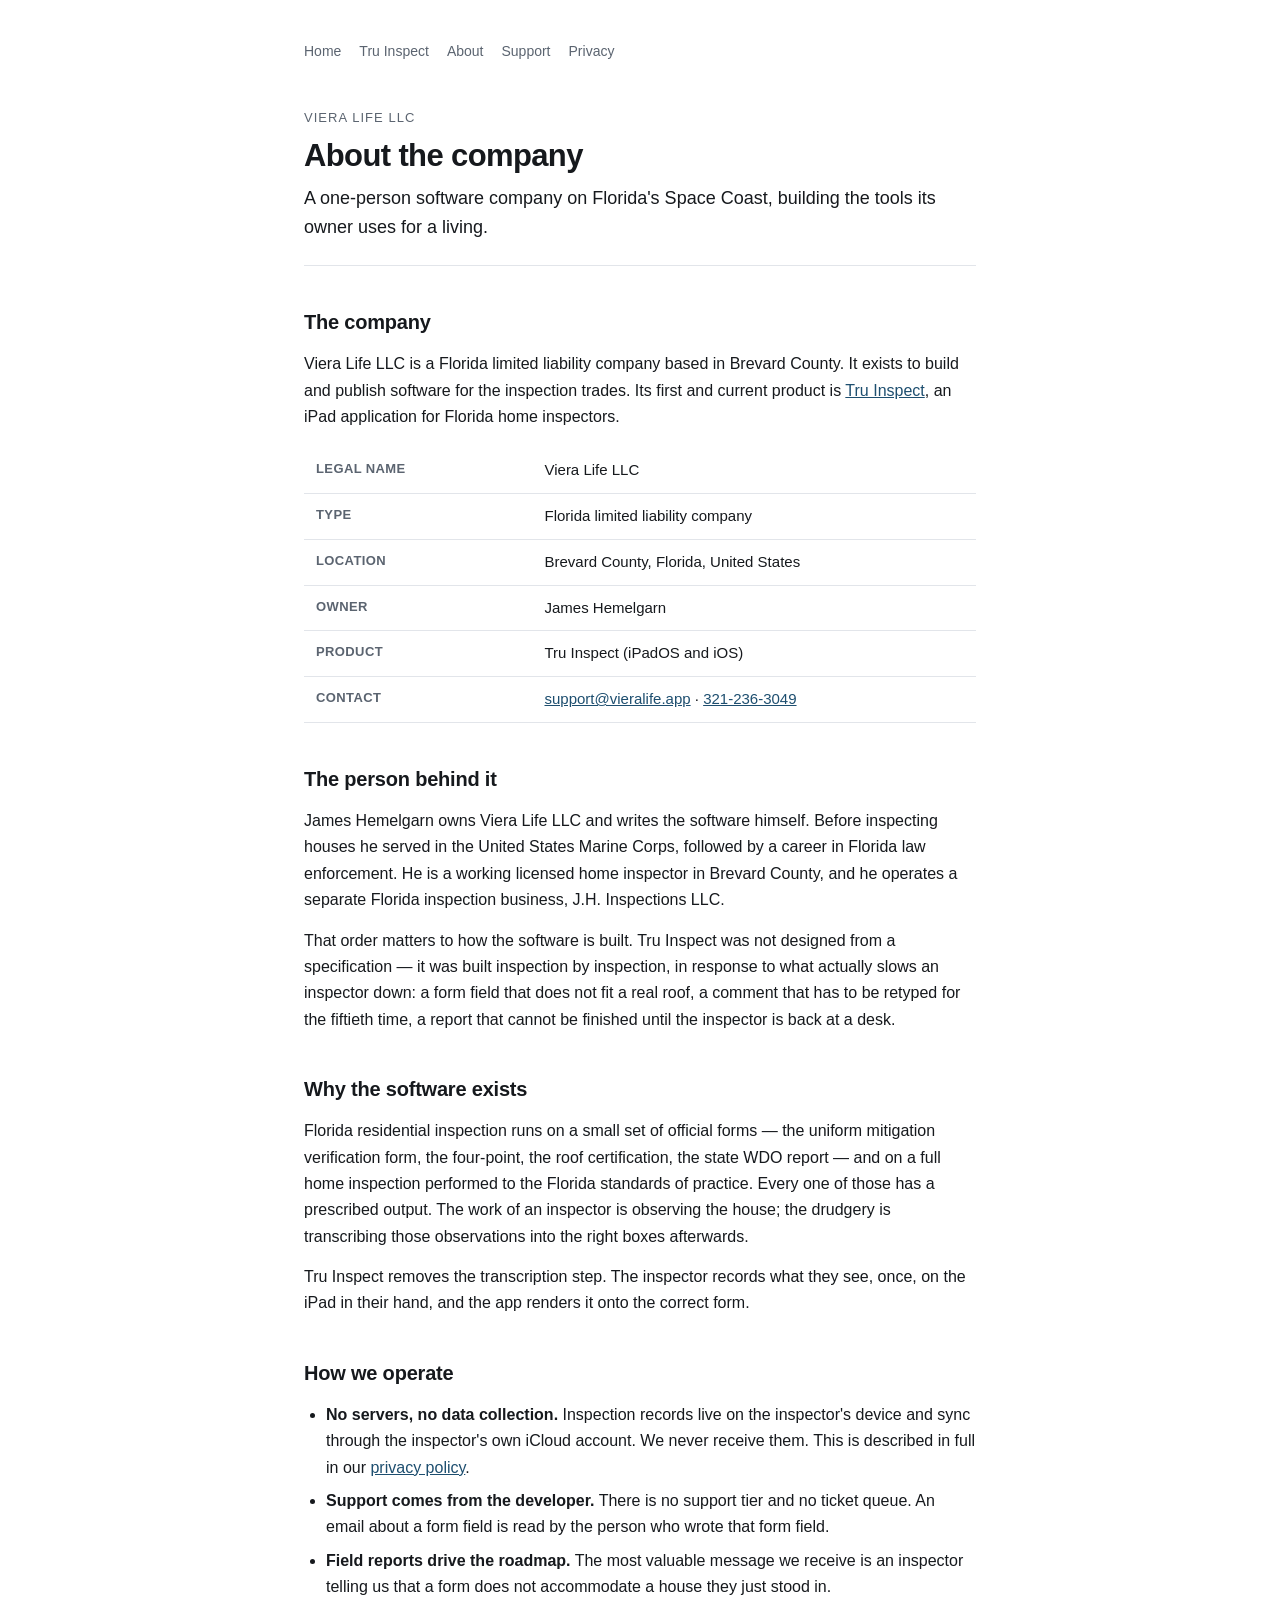
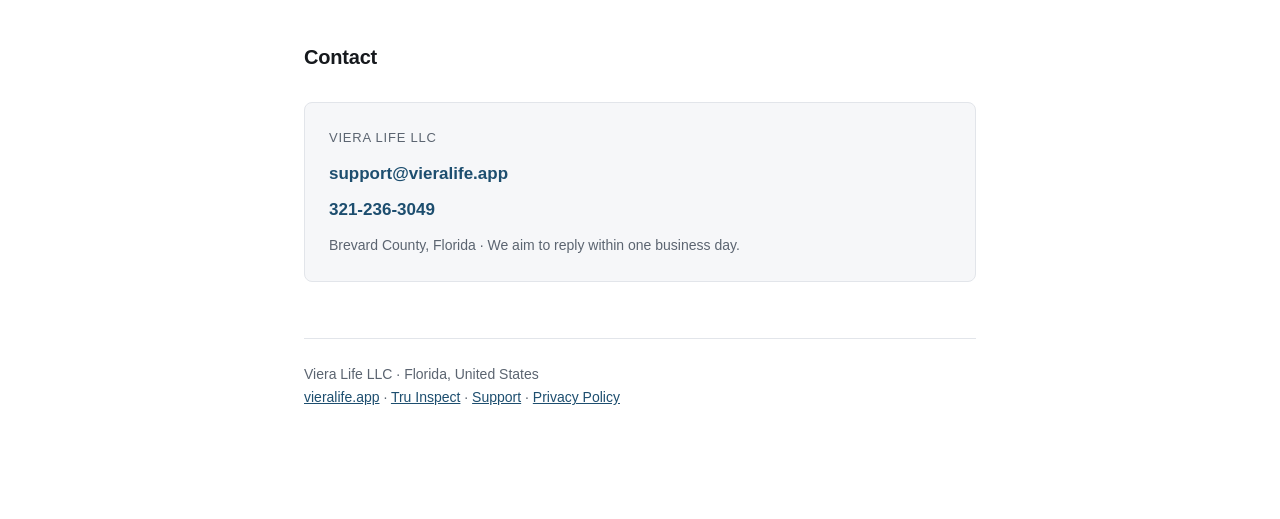
==== about.html @ a9c2a319 "Expand site: full home page, About, and Tru Inspect product pages Apple App Review flagged vieralife" ====
<!DOCTYPE html>
<html lang="en">
<head>
<meta charset="utf-8">
<meta name="viewport" content="width=device-width, initial-scale=1">
<title>About — Viera Life LLC</title>
<meta name="description" content="Viera Life LLC is a Florida software company owned by James Hemelgarn, a working home inspector in Brevard County.">
<style>
  :root{
    --bg:#ffffff; --panel:#f6f7f9; --ink:#16191d; --muted:#5b6470;
    --rule:#e2e5ea; --accent:#1d4e6f;
  }
  @media (prefers-color-scheme: dark){
    :root:not([data-theme="light"]){
      --bg:#121417; --panel:#1a1d21; --ink:#e8eaed; --muted:#9aa4b0;
      --rule:#2a2f35; --accent:#7fb5d6;
    }
  }
  *{box-sizing:border-box}
  body{
    margin:0; background:var(--bg); color:var(--ink);
    font:16px/1.65 -apple-system,BlinkMacSystemFont,"Segoe UI",Roboto,Helvetica,Arial,sans-serif;
    -webkit-text-size-adjust:100%;
  }
  .wrap{max-width:720px;margin:0 auto;padding:40px 24px 96px}
  nav{font-size:14px;display:flex;gap:18px;flex-wrap:wrap;margin:0 0 44px}
  nav a{color:var(--muted);text-decoration:none}
  nav a:hover{color:var(--accent)}
  header{border-bottom:1px solid var(--rule);padding-bottom:24px;margin-bottom:32px}
  .eyebrow{font-size:13px;letter-spacing:.08em;text-transform:uppercase;color:var(--muted);margin:0 0 8px}
  h1{font-size:31px;line-height:1.2;margin:0 0 10px;letter-spacing:-.02em}
  .lede{font-size:18px;line-height:1.6;margin:0}
  h2{font-size:20px;margin:40px 0 12px;letter-spacing:-.01em}
  p{margin:0 0 14px}
  ul{margin:0 0 14px;padding-left:22px}
  li{margin-bottom:7px}
  a{color:var(--accent)}
  table{width:100%;border-collapse:collapse;margin:18px 0;font-size:15px}
  th,td{text-align:left;padding:10px 12px;border-bottom:1px solid var(--rule);vertical-align:top}
  th{font-weight:600;color:var(--muted);font-size:13px;letter-spacing:.03em;text-transform:uppercase;width:34%}
  .contact{
    background:var(--panel);border:1px solid var(--rule);border-radius:8px;
    padding:24px;margin:28px 0;
  }
  .contact .label{font-size:13px;letter-spacing:.06em;text-transform:uppercase;color:var(--muted);margin:0 0 12px}
  .contact .row{font-size:17px;font-weight:600;margin:0 0 8px;word-break:break-word}
  .contact .row a{text-decoration:none}
  .contact .note{font-size:14px;color:var(--muted);margin:10px 0 0;font-weight:400}
  footer{margin-top:56px;padding-top:24px;border-top:1px solid var(--rule);color:var(--muted);font-size:14px}
  footer a{color:var(--accent)}
</style>
</head>
<body>
<div class="wrap">

<nav>
  <a href="/">Home</a>
  <a href="/tru-inspect.html">Tru Inspect</a>
  <a href="/about.html">About</a>
  <a href="/support.html">Support</a>
  <a href="/privacy.html">Privacy</a>
</nav>

<header>
  <p class="eyebrow">Viera Life LLC</p>
  <h1>About the company</h1>
  <p class="lede">A one-person software company on Florida's Space Coast, building the tools its owner uses for a living.</p>
</header>

<h2>The company</h2>
<p>Viera Life LLC is a Florida limited liability company based in Brevard County. It exists to build and publish software for the inspection trades. Its first and current product is <a href="/tru-inspect.html">Tru Inspect</a>, an iPad application for Florida home inspectors.</p>

<div class="scroll">
<table>
  <tr><th>Legal name</th><td>Viera Life LLC</td></tr>
  <tr><th>Type</th><td>Florida limited liability company</td></tr>
  <tr><th>Location</th><td>Brevard County, Florida, United States</td></tr>
  <tr><th>Owner</th><td>James Hemelgarn</td></tr>
  <tr><th>Product</th><td>Tru Inspect (iPadOS and iOS)</td></tr>
  <tr><th>Contact</th><td><a href="mailto:support@vieralife.app">support@vieralife.app</a> &middot; <a href="tel:+13212363049">321-236-3049</a></td></tr>
</table>
</div>

<h2>The person behind it</h2>
<p>James Hemelgarn owns Viera Life LLC and writes the software himself. Before inspecting houses he served in the United States Marine Corps, followed by a career in Florida law enforcement. He is a working licensed home inspector in Brevard County, and he operates a separate Florida inspection business, J.H. Inspections LLC.</p>
<p>That order matters to how the software is built. Tru Inspect was not designed from a specification — it was built inspection by inspection, in response to what actually slows an inspector down: a form field that does not fit a real roof, a comment that has to be retyped for the fiftieth time, a report that cannot be finished until the inspector is back at a desk.</p>

<h2>Why the software exists</h2>
<p>Florida residential inspection runs on a small set of official forms — the uniform mitigation verification form, the four-point, the roof certification, the state WDO report — and on a full home inspection performed to the Florida standards of practice. Every one of those has a prescribed output. The work of an inspector is observing the house; the drudgery is transcribing those observations into the right boxes afterwards.</p>
<p>Tru Inspect removes the transcription step. The inspector records what they see, once, on the iPad in their hand, and the app renders it onto the correct form.</p>

<h2>How we operate</h2>
<ul>
  <li><strong>No servers, no data collection.</strong> Inspection records live on the inspector's device and sync through the inspector's own iCloud account. We never receive them. This is described in full in our <a href="/privacy.html">privacy policy</a>.</li>
  <li><strong>Support comes from the developer.</strong> There is no support tier and no ticket queue. An email about a form field is read by the person who wrote that form field.</li>
  <li><strong>Field reports drive the roadmap.</strong> The most valuable message we receive is an inspector telling us that a form does not accommodate a house they just stood in.</li>
</ul>

<h2>Contact</h2>
<div class="contact">
  <p class="label">Viera Life LLC</p>
  <p class="row"><a href="mailto:support@vieralife.app">support@vieralife.app</a></p>
  <p class="row"><a href="tel:+13212363049">321-236-3049</a></p>
  <p class="note">Brevard County, Florida &middot; We aim to reply within one business day.</p>
</div>

<footer>
  <p>Viera Life LLC &middot; Florida, United States<br>
  <a href="/">vieralife.app</a> &middot;
  <a href="/tru-inspect.html">Tru Inspect</a> &middot;
  <a href="/support.html">Support</a> &middot;
  <a href="/privacy.html">Privacy Policy</a></p>
</footer>

</div>
</body>
</html>
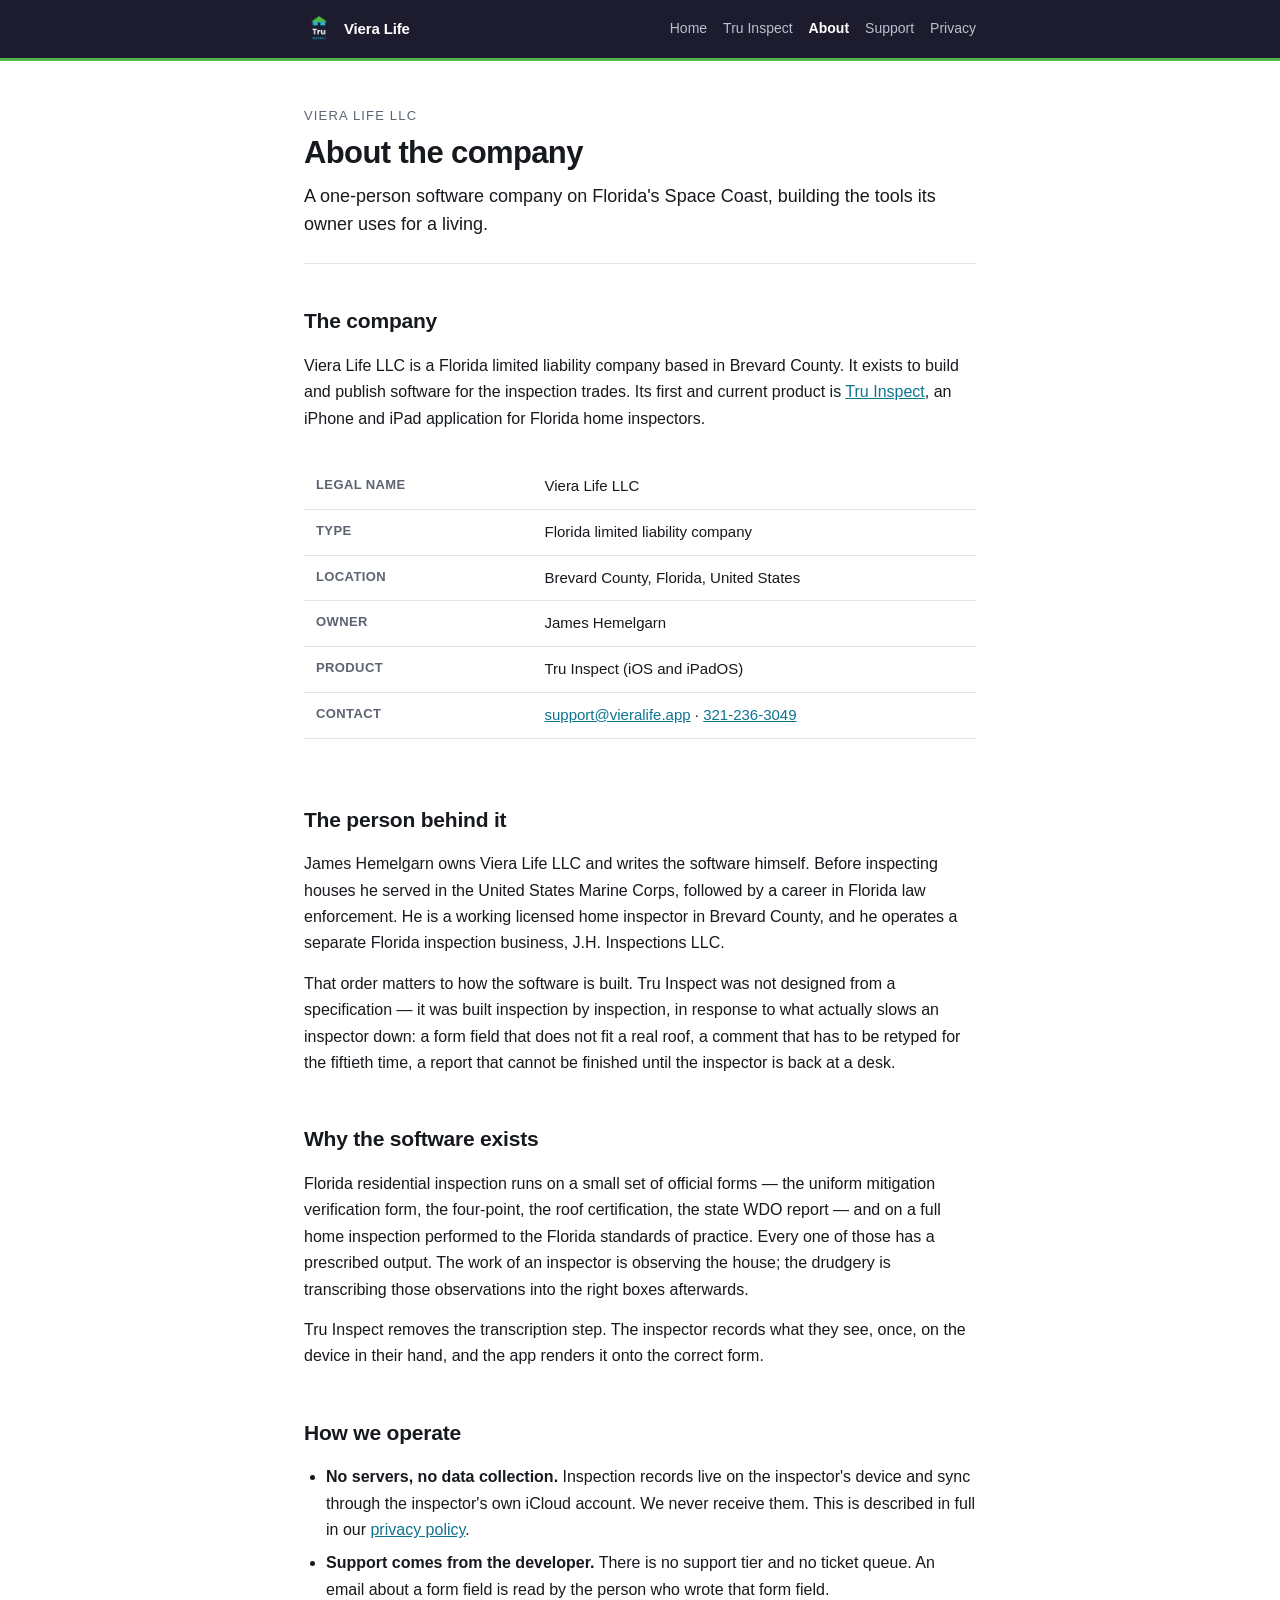
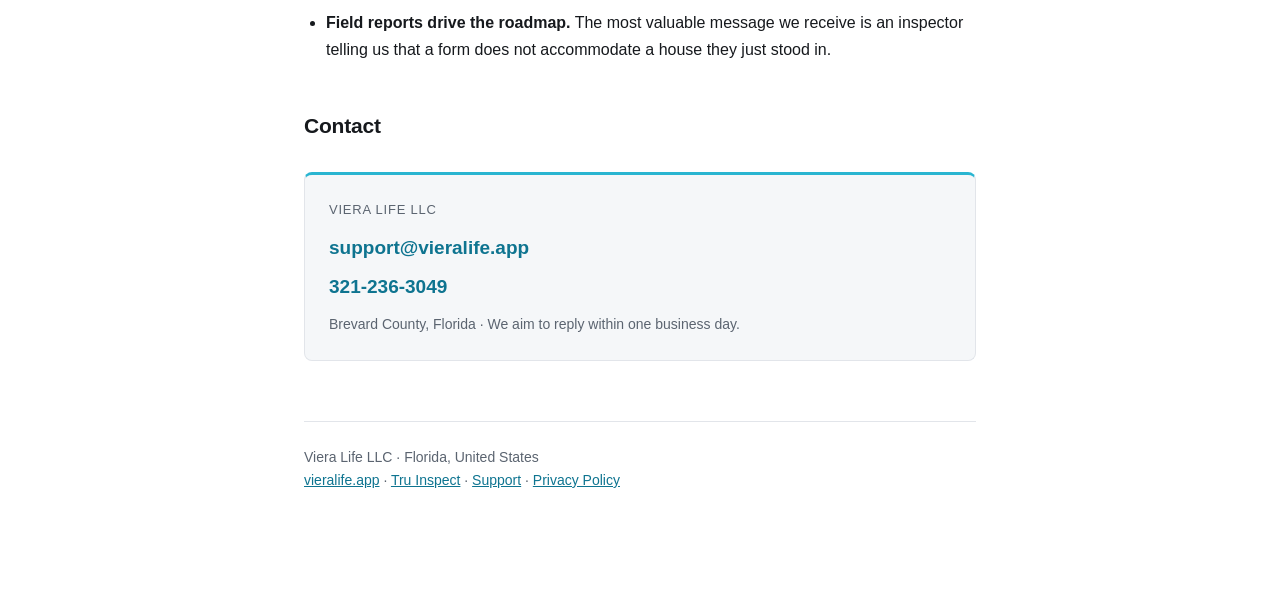
==== commit 1579cb23: "Brand the site: Tru Inspect logo, app palette, shared stylesheet Adds the Tru Inspect app icon to th" ====
--- a/about.html
+++ b/about.html
@@ -5,78 +5,44 @@
 <meta name="viewport" content="width=device-width, initial-scale=1">
 <title>About — Viera Life LLC</title>
 <meta name="description" content="Viera Life LLC is a Florida software company owned by James Hemelgarn, a working home inspector in Brevard County.">
-<style>
-  :root{
-    --bg:#ffffff; --panel:#f6f7f9; --ink:#16191d; --muted:#5b6470;
-    --rule:#e2e5ea; --accent:#1d4e6f;
-  }
-  @media (prefers-color-scheme: dark){
-    :root:not([data-theme="light"]){
-      --bg:#121417; --panel:#1a1d21; --ink:#e8eaed; --muted:#9aa4b0;
-      --rule:#2a2f35; --accent:#7fb5d6;
-    }
-  }
-  *{box-sizing:border-box}
-  body{
-    margin:0; background:var(--bg); color:var(--ink);
-    font:16px/1.65 -apple-system,BlinkMacSystemFont,"Segoe UI",Roboto,Helvetica,Arial,sans-serif;
-    -webkit-text-size-adjust:100%;
-  }
-  .wrap{max-width:720px;margin:0 auto;padding:40px 24px 96px}
-  nav{font-size:14px;display:flex;gap:18px;flex-wrap:wrap;margin:0 0 44px}
-  nav a{color:var(--muted);text-decoration:none}
-  nav a:hover{color:var(--accent)}
-  header{border-bottom:1px solid var(--rule);padding-bottom:24px;margin-bottom:32px}
-  .eyebrow{font-size:13px;letter-spacing:.08em;text-transform:uppercase;color:var(--muted);margin:0 0 8px}
-  h1{font-size:31px;line-height:1.2;margin:0 0 10px;letter-spacing:-.02em}
-  .lede{font-size:18px;line-height:1.6;margin:0}
-  h2{font-size:20px;margin:40px 0 12px;letter-spacing:-.01em}
-  p{margin:0 0 14px}
-  ul{margin:0 0 14px;padding-left:22px}
-  li{margin-bottom:7px}
-  a{color:var(--accent)}
-  table{width:100%;border-collapse:collapse;margin:18px 0;font-size:15px}
-  th,td{text-align:left;padding:10px 12px;border-bottom:1px solid var(--rule);vertical-align:top}
-  th{font-weight:600;color:var(--muted);font-size:13px;letter-spacing:.03em;text-transform:uppercase;width:34%}
-  .contact{
-    background:var(--panel);border:1px solid var(--rule);border-radius:8px;
-    padding:24px;margin:28px 0;
-  }
-  .contact .label{font-size:13px;letter-spacing:.06em;text-transform:uppercase;color:var(--muted);margin:0 0 12px}
-  .contact .row{font-size:17px;font-weight:600;margin:0 0 8px;word-break:break-word}
-  .contact .row a{text-decoration:none}
-  .contact .note{font-size:14px;color:var(--muted);margin:10px 0 0;font-weight:400}
-  footer{margin-top:56px;padding-top:24px;border-top:1px solid var(--rule);color:var(--muted);font-size:14px}
-  footer a{color:var(--accent)}
-</style>
+<link rel="stylesheet" href="/site.css">
+<link rel="icon" href="/favicon-64.png" sizes="64x64">
+<link rel="apple-touch-icon" href="/apple-touch-icon.png">
+<meta name="theme-color" content="#1C1C2E">
 </head>
 <body>
+
+<div class="topbar">
+  <div class="inner">
+    <a class="brand" href="/"><img src="/tru-inspect-icon.png" alt=""><span>Viera Life</span></a>
+    <nav>
+      <a href="/">Home</a>
+      <a href="/tru-inspect.html">Tru Inspect</a>
+      <a href="/about.html" aria-current="page">About</a>
+      <a href="/support.html">Support</a>
+      <a href="/privacy.html">Privacy</a>
+    </nav>
+  </div>
+</div>
+
 <div class="wrap">
 
-<nav>
-  <a href="/">Home</a>
-  <a href="/tru-inspect.html">Tru Inspect</a>
-  <a href="/about.html">About</a>
-  <a href="/support.html">Support</a>
-  <a href="/privacy.html">Privacy</a>
-</nav>
-
-<header>
+<header class="page">
   <p class="eyebrow">Viera Life LLC</p>
   <h1>About the company</h1>
   <p class="lede">A one-person software company on Florida's Space Coast, building the tools its owner uses for a living.</p>
 </header>
 
 <h2>The company</h2>
-<p>Viera Life LLC is a Florida limited liability company based in Brevard County. It exists to build and publish software for the inspection trades. Its first and current product is <a href="/tru-inspect.html">Tru Inspect</a>, an iPad application for Florida home inspectors.</p>
+<p>Viera Life LLC is a Florida limited liability company based in Brevard County. It exists to build and publish software for the inspection trades. Its first and current product is <a href="/tru-inspect.html">Tru Inspect</a>, an iPhone and iPad application for Florida home inspectors.</p>
 
 <div class="scroll">
-<table>
+<table class="facts">
   <tr><th>Legal name</th><td>Viera Life LLC</td></tr>
   <tr><th>Type</th><td>Florida limited liability company</td></tr>
   <tr><th>Location</th><td>Brevard County, Florida, United States</td></tr>
   <tr><th>Owner</th><td>James Hemelgarn</td></tr>
-  <tr><th>Product</th><td>Tru Inspect (iPadOS and iOS)</td></tr>
+  <tr><th>Product</th><td>Tru Inspect (iOS and iPadOS)</td></tr>
   <tr><th>Contact</th><td><a href="mailto:support@vieralife.app">support@vieralife.app</a> &middot; <a href="tel:+13212363049">321-236-3049</a></td></tr>
 </table>
 </div>
@@ -87,7 +53,7 @@
 
 <h2>Why the software exists</h2>
 <p>Florida residential inspection runs on a small set of official forms — the uniform mitigation verification form, the four-point, the roof certification, the state WDO report — and on a full home inspection performed to the Florida standards of practice. Every one of those has a prescribed output. The work of an inspector is observing the house; the drudgery is transcribing those observations into the right boxes afterwards.</p>
-<p>Tru Inspect removes the transcription step. The inspector records what they see, once, on the iPad in their hand, and the app renders it onto the correct form.</p>
+<p>Tru Inspect removes the transcription step. The inspector records what they see, once, on the device in their hand, and the app renders it onto the correct form.</p>
 
 <h2>How we operate</h2>
 <ul>
--- a/site.css
+++ b/site.css
@@ -0,0 +1,164 @@
+/* Viera Life LLC — shared design system
+   Brand colours taken from the Tru Inspect app icon:
+   navy #1C1C2E, roof green #4DB848, cyan #29B5D1 */
+
+:root{
+  --bg:#ffffff;
+  --panel:#f5f7f9;
+  --ink:#16191d;
+  --muted:#5b6470;
+  --rule:#e2e5ea;
+  --accent:#0E7490;        /* cyan, darkened for contrast on white */
+  --accent-ink:#ffffff;
+  --brand-navy:#1C1C2E;
+  --brand-green:#4DB848;
+  --brand-cyan:#29B5D1;
+  --good:#116B4E;
+  --goodbg:#eaf5f0;
+  --hero-ink:#ffffff;
+  --hero-muted:#b9c0cf;
+}
+@media (prefers-color-scheme: dark){
+  :root:not([data-theme="light"]){
+    --bg:#14141f;
+    --panel:#1e1e30;
+    --ink:#e9eaf0;
+    --muted:#9aa2b4;
+    --rule:#2c2c42;
+    --accent:#5FC9E2;
+    --accent-ink:#10222e;
+    --good:#5fc9a3;
+    --goodbg:#152420;
+  }
+}
+
+*{box-sizing:border-box}
+body{
+  margin:0; background:var(--bg); color:var(--ink);
+  font:16px/1.65 -apple-system,BlinkMacSystemFont,"Segoe UI",Roboto,Helvetica,Arial,sans-serif;
+  -webkit-text-size-adjust:100%;
+}
+.wrap{max-width:720px;margin:0 auto;padding:0 24px 96px}
+a{color:var(--accent)}
+
+/* ---- top bar ---- */
+.topbar{
+  background:var(--brand-navy);
+  border-bottom:3px solid var(--brand-green);
+}
+.topbar .inner{
+  max-width:720px;margin:0 auto;padding:14px 24px;
+  display:flex;align-items:center;gap:14px;flex-wrap:wrap;
+}
+.brand{display:flex;align-items:center;gap:10px;text-decoration:none;margin-right:auto}
+.brand img{width:30px;height:30px;border-radius:7px;display:block}
+.brand span{color:#fff;font-weight:600;font-size:15px;letter-spacing:-.01em}
+.topbar nav{display:flex;gap:16px;flex-wrap:wrap;font-size:14px}
+.topbar nav a{color:#b9c0cf;text-decoration:none}
+.topbar nav a:hover{color:#fff}
+.topbar nav a[aria-current="page"]{color:#fff;font-weight:600}
+
+/* ---- hero (home page) ---- */
+.hero{
+  background:
+    radial-gradient(90% 130% at 88% -10%, rgba(41,181,209,.30) 0%, rgba(41,181,209,0) 62%),
+    radial-gradient(70% 110% at 4% 108%, rgba(77,184,72,.24) 0%, rgba(77,184,72,0) 60%),
+    var(--brand-navy);
+  color:var(--hero-ink);
+}
+.hero .inner{max-width:720px;margin:0 auto;padding:60px 24px 64px}
+.hero .eyebrow{color:#9fb6c6;margin:0 0 12px}
+.hero h1{color:#fff;font-size:35px;line-height:1.16;margin:0 0 16px;letter-spacing:-.025em}
+.hero p{color:var(--hero-muted);font-size:18px;line-height:1.6;margin:0;max-width:34em}
+
+/* ---- page header (interior pages) ---- */
+header.page{border-bottom:1px solid var(--rule);padding:44px 0 24px;margin-bottom:32px}
+header.page.with-icon{display:flex;gap:20px;align-items:flex-start}
+header.page .icon{width:76px;height:76px;border-radius:17px;flex:none;display:block}
+.eyebrow{font-size:13px;letter-spacing:.09em;text-transform:uppercase;color:var(--muted);margin:0 0 8px}
+header.page h1{font-size:31px;line-height:1.2;margin:0 0 10px;letter-spacing:-.02em}
+.lede{font-size:18px;line-height:1.6;margin:0}
+.meta{color:var(--muted);font-size:14px;margin:0}
+
+/* ---- type ---- */
+h2{font-size:21px;margin:46px 0 14px;letter-spacing:-.01em}
+h2:first-of-type{margin-top:40px}
+h3{font-size:16px;margin:0 0 8px}
+p{margin:0 0 14px}
+ul{margin:0 0 14px;padding-left:22px}
+ol{margin:0 0 14px}
+li{margin-bottom:7px}
+
+/* ---- product lockup ---- */
+.lockup{display:flex;gap:18px;align-items:center;margin:0 0 18px}
+.lockup img{width:72px;height:72px;border-radius:16px;flex:none;display:block}
+.lockup h2{margin:0 0 2px}
+.lockup p{margin:0;color:var(--muted);font-size:15px}
+
+/* ---- cards ---- */
+.card,.item{
+  border:1px solid var(--rule);border-left:3px solid var(--brand-cyan);
+  border-radius:8px;padding:18px 20px;margin:0 0 12px;background:var(--panel);
+}
+.card p,.item p{margin:0 0 8px;color:var(--muted);font-size:15px}
+.card p:last-child,.item p:last-child{margin-bottom:0}
+.item{padding:20px}
+.item .form{
+  font-size:12px;letter-spacing:.06em;text-transform:uppercase;
+  color:var(--brand-cyan);font-weight:600;margin:0 0 8px;
+}
+.q{border:1px solid var(--rule);border-radius:8px;padding:18px 20px;margin:0 0 12px;background:var(--panel)}
+.q h3{margin:0 0 8px}
+.q p:last-child{margin-bottom:0}
+
+/* ---- callouts ---- */
+.callout{
+  background:var(--goodbg);border:1px solid var(--rule);border-left:3px solid var(--brand-green);
+  border-radius:8px;padding:18px 20px;margin:24px 0;
+}
+.callout p{margin:0}
+.callout strong{color:var(--good)}
+.status{
+  border:1px solid var(--rule);border-left:3px solid var(--brand-green);border-radius:8px;
+  background:var(--panel);padding:18px 20px;margin:24px 0;
+}
+.status p{margin:0;font-size:15px}
+
+/* ---- contact block ---- */
+.contact{
+  background:var(--panel);border:1px solid var(--rule);border-top:3px solid var(--brand-cyan);
+  border-radius:8px;padding:24px;margin:28px 0;
+}
+.contact .label{font-size:13px;letter-spacing:.06em;text-transform:uppercase;color:var(--muted);margin:0 0 12px}
+.contact .addr,.contact .row{font-size:19px;font-weight:600;margin:0 0 8px;word-break:break-word}
+.contact .addr a,.contact .row a{text-decoration:none}
+.contact .note{font-size:14px;color:var(--muted);margin:10px 0 0;font-weight:400}
+
+/* ---- tables ---- */
+table{width:100%;border-collapse:collapse;margin:18px 0;font-size:15px}
+th,td{text-align:left;padding:10px 12px;border-bottom:1px solid var(--rule);vertical-align:top}
+th{font-weight:600;color:var(--muted);font-size:13px;letter-spacing:.03em;text-transform:uppercase}
+.scroll{overflow-x:auto}
+.facts th{width:34%}
+
+/* ---- numbered steps ---- */
+.steps{counter-reset:s;list-style:none;padding-left:0}
+.steps li{counter-increment:s;position:relative;padding-left:34px;margin-bottom:12px}
+.steps li::before{
+  content:counter(s);position:absolute;left:0;top:1px;
+  width:23px;height:23px;border-radius:50%;background:var(--brand-cyan);color:#0b2530;
+  font-size:13px;font-weight:700;display:flex;align-items:center;justify-content:center;
+}
+
+/* ---- footer ---- */
+footer{margin-top:60px;padding-top:24px;border-top:1px solid var(--rule);color:var(--muted);font-size:14px}
+footer a{color:var(--accent)}
+footer .sep{opacity:.5;padding:0 2px}
+
+@media (max-width:560px){
+  .hero h1{font-size:29px}
+  .hero .inner{padding:44px 24px 48px}
+  header.page.with-icon{gap:16px}
+  header.page .icon{width:58px;height:58px;border-radius:13px}
+  .lockup img{width:58px;height:58px;border-radius:13px}
+}
